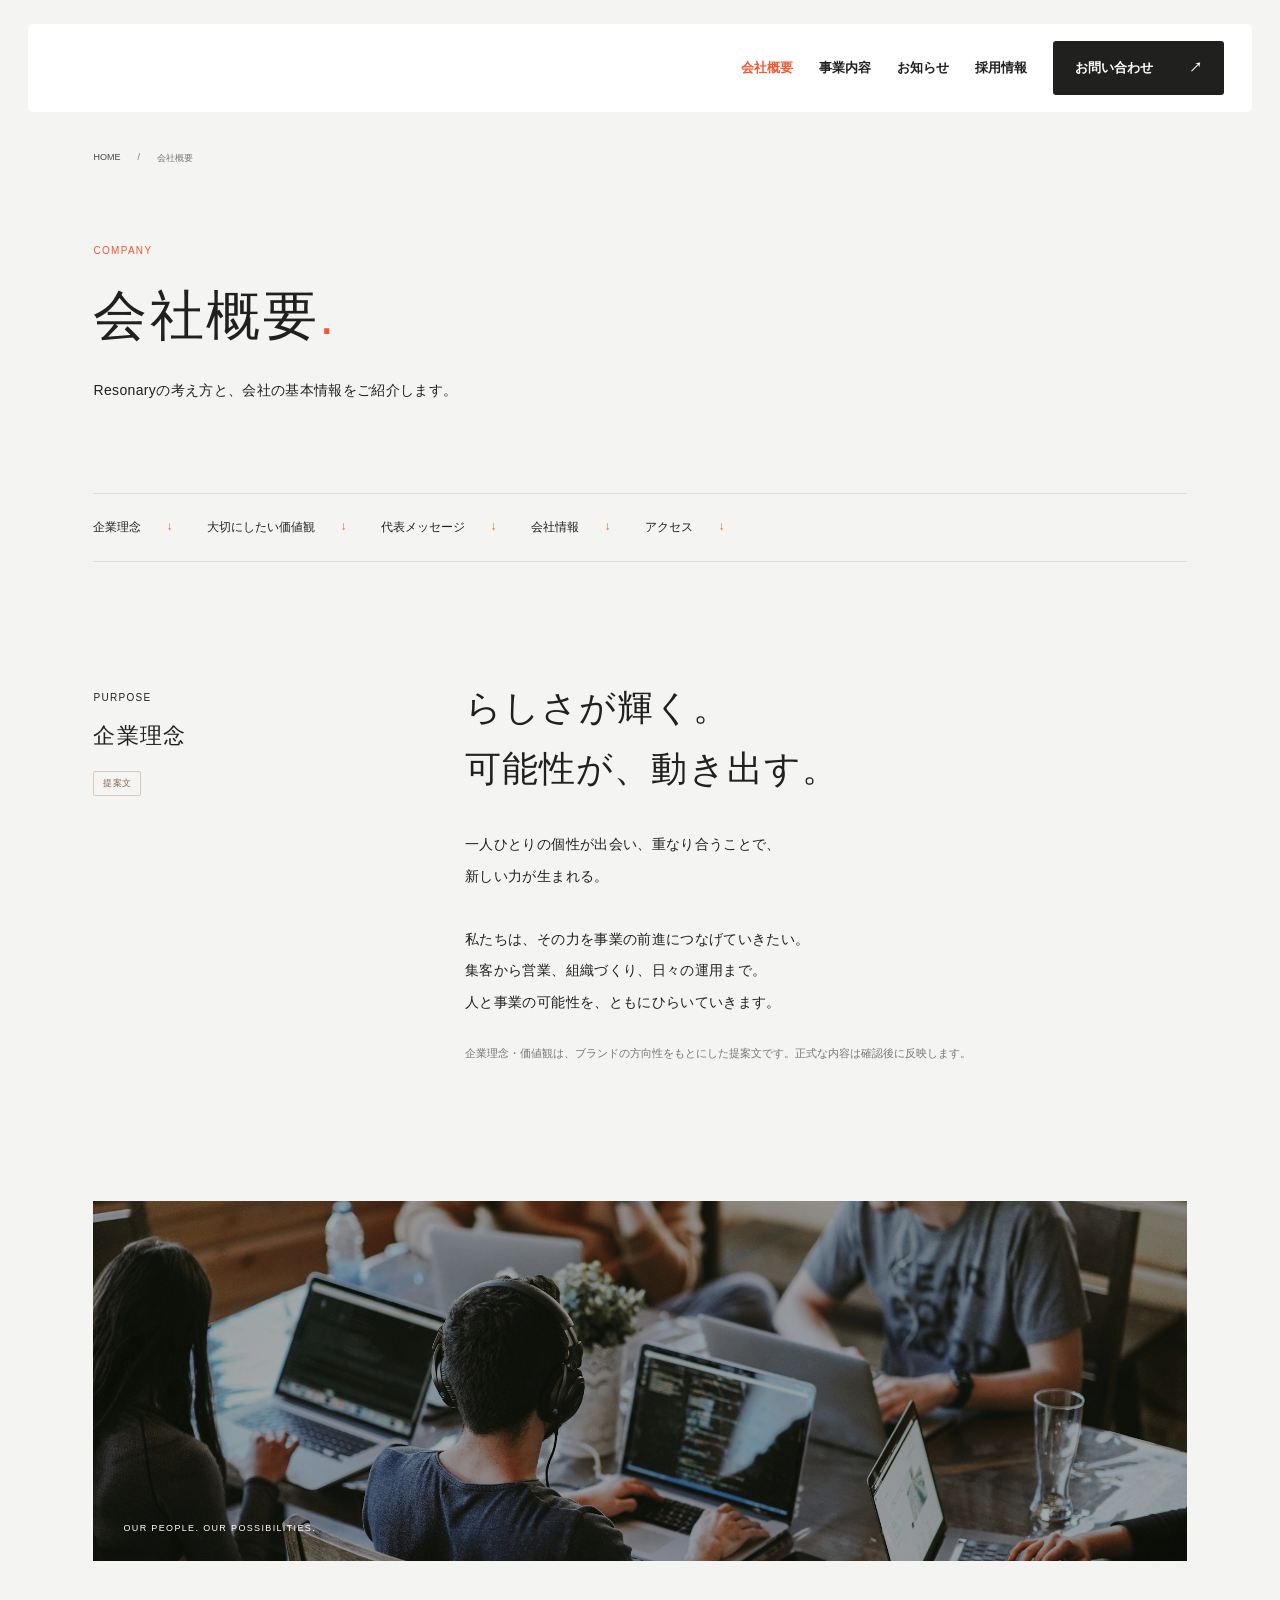
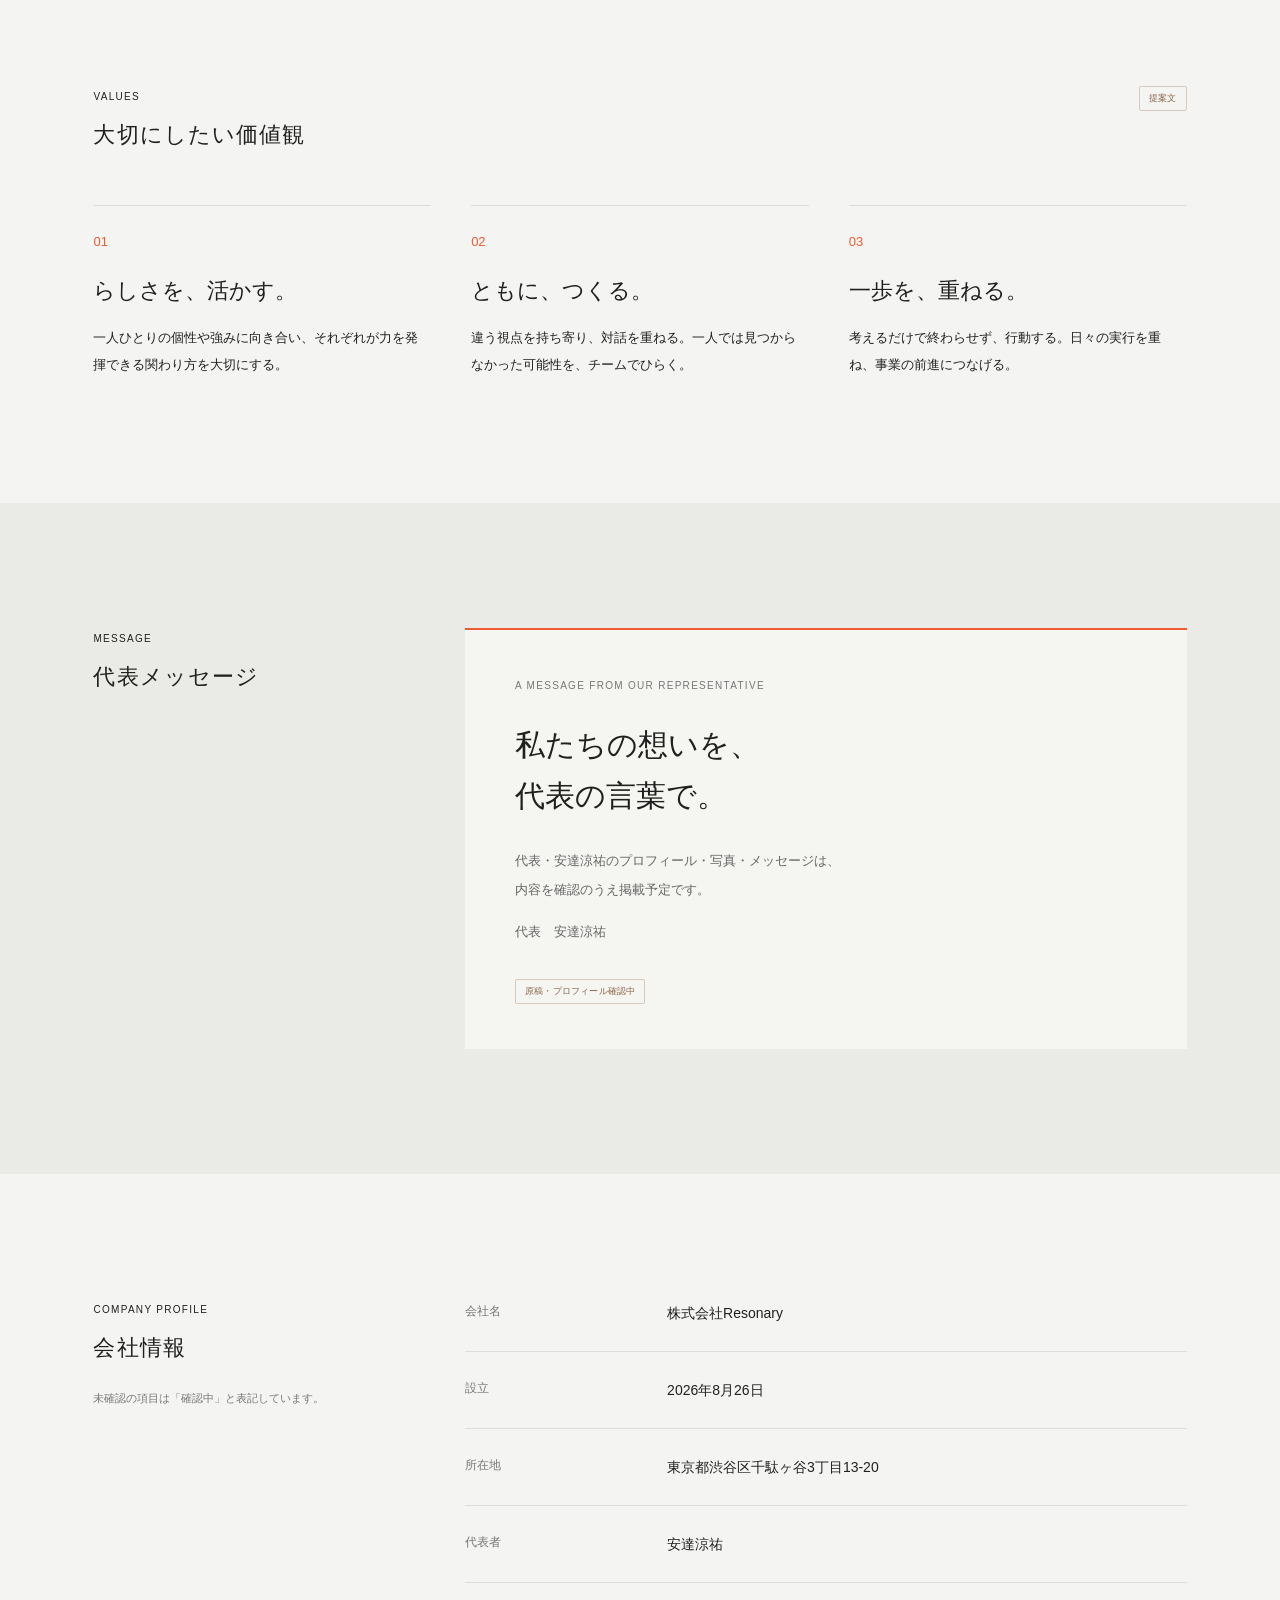
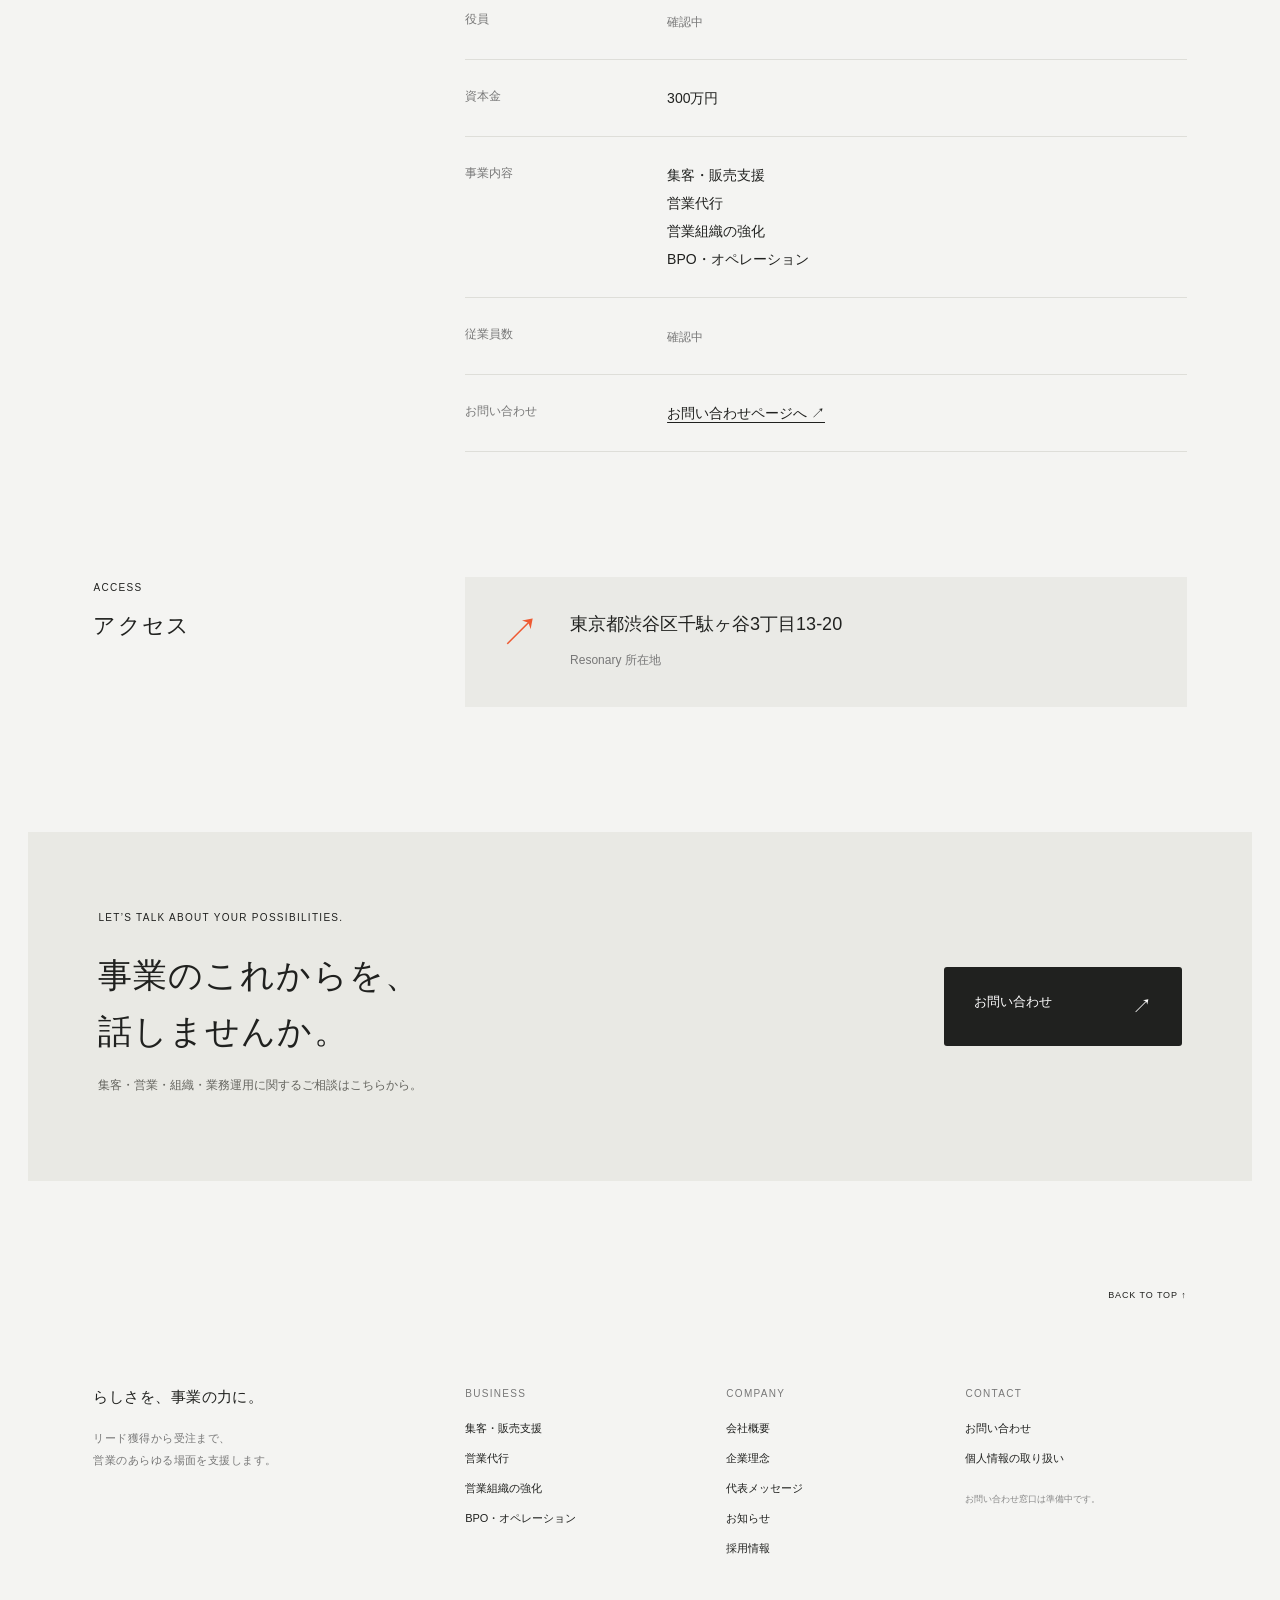
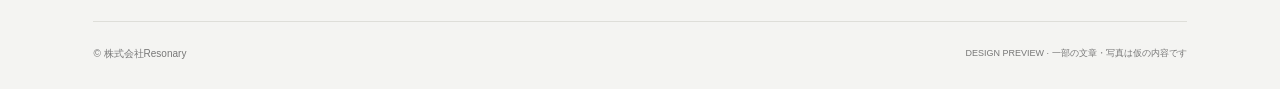
==== company.html @ a67c7a01 "Add Resonary corporate website" ====
<!doctype html><html lang="ja"><head><meta charset="utf-8"><meta name="viewport" content="width=device-width,initial-scale=1"><meta name="description" content="株式会社Resonaryの会社概要。リード獲得から受注まで、営業のあらゆる場面を支援します。"><title>会社概要 | 株式会社Resonary</title><link rel="stylesheet" href="style.css"></head><body><a class="skip-link" href="#main">本文へ移動</a><header class="header"><a href="index.html" class="wordmark" aria-label="Resonary トップページ"><span class="brand-image"><img src="assets/resonary-brand.png" alt="Resonary" width="1774" height="887"></span></a><nav aria-label="メインナビゲーション" id="navigation"><a href="company.html" aria-current="page">会社概要</a><a href="business.html">事業内容</a><a href="news.html">お知らせ</a><a href="careers.html">採用情報</a><a href="contact.html" class="nav-contact">お問い合わせ <span>↗</span></a></nav><button class="menu" aria-label="メニューを開く" aria-expanded="false" aria-controls="navigation"><span></span><span></span></button></header><main id="main"><div class="page-heading"><div class="breadcrumb"><a href="index.html">HOME</a><span>/</span><span>会社概要</span></div><span class="eyebrow">COMPANY</span><h1>会社概要<span class="orange">.</span></h1><p>Resonaryの考え方と、会社の基本情報をご紹介します。</p></div><nav class="section-index" aria-label="会社概要の目次"><a href="#purpose">企業理念 <span>↓</span></a><a href="#values">大切にしたい価値観 <span>↓</span></a><a href="#message">代表メッセージ <span>↓</span></a><a href="#profile">会社情報 <span>↓</span></a><a href="#access">アクセス <span>↓</span></a></nav><section class="section company-purpose" id="purpose"><div class="section-label"><span class="eyebrow">PURPOSE</span><h2>企業理念</h2><span class="draft-chip">提案文</span></div><div><h3 class="large-copy">らしさが輝く。<br>可能性が、動き出す。</h3><p class="reading-copy">一人ひとりの個性が出会い、重なり合うことで、<br class="desktop">新しい力が生まれる。<br><br>私たちは、その力を事業の前進につなげていきたい。<br class="desktop">集客から営業、組織づくり、日々の運用まで。<br class="desktop">人と事業の可能性を、ともにひらいていきます。</p><p class="editor-note">企業理念・価値観は、ブランドの方向性をもとにした提案文です。正式な内容は確認後に反映します。</p></div></section><div class="company-wide-photo"><img src="assets/team.jpg" alt="チームで対話する様子のイメージ" loading="lazy"><span>OUR PEOPLE. OUR POSSIBILITIES.</span></div><section class="section values" id="values"><div class="split-heading"><div class="section-label"><span class="eyebrow">VALUES</span><h2>大切にしたい価値観</h2></div><span class="draft-chip">提案文</span></div><div class="values-grid"><article><span class="domain-number">01</span><h3>らしさを、活かす。</h3><p>一人ひとりの個性や強みに向き合い、それぞれが力を発揮できる関わり方を大切にする。</p></article><article><span class="domain-number">02</span><h3>ともに、つくる。</h3><p>違う視点を持ち寄り、対話を重ねる。一人では見つからなかった可能性を、チームでひらく。</p></article><article><span class="domain-number">03</span><h3>一歩を、重ねる。</h3><p>考えるだけで終わらせず、行動する。日々の実行を重ね、事業の前進につなげる。</p></article></div></section><section class="section message-section" id="message"><div class="section-label"><span class="eyebrow">MESSAGE</span><h2>代表メッセージ</h2></div><div class="message-placeholder"><span class="eyebrow">A MESSAGE FROM OUR REPRESENTATIVE</span><h3>私たちの想いを、<br>代表の言葉で。</h3><p>代表・安達涼祐のプロフィール・写真・メッセージは、<br class="desktop">内容を確認のうえ掲載予定です。</p><p class="representative-name">代表　安達涼祐</p><span class="draft-chip">原稿・プロフィール確認中</span></div></section><section class="section full-profile" id="profile"><div class="section-label"><span class="eyebrow">COMPANY PROFILE</span><h2>会社情報</h2><p class="editor-note">未確認の項目は「確認中」と表記しています。</p></div><div><dl class="profile-table"><div><dt>会社名</dt><dd>株式会社Resonary</dd></div><div><dt>設立</dt><dd>2026年8月26日</dd></div><div><dt>所在地</dt><dd>東京都渋谷区千駄ヶ谷3丁目13-20</dd></div><div><dt>代表者</dt><dd>安達涼祐</dd></div><div><dt>役員</dt><dd><span class="pending">確認中</span></dd></div><div><dt>資本金</dt><dd>300万円</dd></div><div><dt>事業内容</dt><dd>集客・販売支援<br>営業代行<br>営業組織の強化<br>BPO・オペレーション</dd></div><div><dt>従業員数</dt><dd><span class="pending">確認中</span></dd></div><div><dt>お問い合わせ</dt><dd><a href="contact.html" class="inline-link">お問い合わせページへ ↗</a></dd></div></dl></div></section><section class="section access-section" id="access"><div class="section-label"><span class="eyebrow">ACCESS</span><h2>アクセス</h2></div><div class="access-placeholder"><span class="location-icon" aria-hidden="true">↗</span><div><h3>東京都渋谷区千駄ヶ谷3丁目13-20</h3><p>Resonary 所在地</p></div></div></section><section class="contact" id="contact"><div><span class="eyebrow">LET’S TALK ABOUT YOUR POSSIBILITIES.</span><h2>事業のこれからを、<br>話しませんか。</h2><p>集客・営業・組織・業務運用に関するご相談はこちらから。</p></div><a class="contact-button" href="contact.html">お問い合わせ <span>↗</span></a></section></main><footer class="expanded-footer"><div class="footer-top"><a href="index.html" class="wordmark"><span class="brand-image"><img src="assets/resonary-brand.png" alt="Resonary" width="1774" height="887"></span></a><a href="#" class="back-top">BACK TO TOP ↑</a></div><div class="footer-grid"><div class="footer-brand-copy">らしさを、事業の力に。<p>リード獲得から受注まで、<br>営業のあらゆる場面を支援します。</p></div><div><span class="eyebrow">BUSINESS</span><a href="business.html#marketing">集客・販売支援</a><a href="business.html#sales">営業代行</a><a href="business.html#organization">営業組織の強化</a><a href="business.html#operations">BPO・オペレーション</a></div><div><span class="eyebrow">COMPANY</span><a href="company.html">会社概要</a><a href="company.html#purpose">企業理念</a><a href="company.html#message">代表メッセージ</a><a href="news.html">お知らせ</a><a href="careers.html">採用情報</a></div><div><span class="eyebrow">CONTACT</span><a href="contact.html">お問い合わせ</a><a href="privacy.html">個人情報の取り扱い</a><p class="footer-status">お問い合わせ窓口は準備中です。</p></div></div><div class="footer-bottom"><span>© 株式会社Resonary</span><span class="draft-label">DESIGN PREVIEW · 一部の文章・写真は仮の内容です</span></div></footer><script src="script.js"></script></body></html>
---- style.css ----
:root{--paper:#f4f4f2;--ink:#20211f;--accent:#ee5a32;--line:#deded9}*{box-sizing:border-box}html{scroll-behavior:smooth;scroll-padding-top:120px}body{margin:0;color:var(--ink);background:var(--paper);font-family:"Helvetica Neue",Arial,"Noto Sans JP","Hiragino Kaku Gothic ProN",Meiryo,sans-serif;-webkit-font-smoothing:antialiased}a{color:inherit;text-decoration:none}button{font:inherit;cursor:pointer}a,button{-webkit-tap-highlight-color:transparent}a:focus-visible,button:focus-visible{outline:2px solid var(--accent);outline-offset:6px}.header{height:88px;position:relative;margin:24px 28px 0;padding:0 28px;background:#fff;display:flex;align-items:center;justify-content:space-between;border-radius:5px;z-index:10}.wordmark{font-size:29px;letter-spacing:-1.4px;font-weight:750;display:inline-flex;align-items:baseline;gap:5px}.brand-dot{width:7px;height:7px;background:var(--accent);display:inline-block}.header nav{display:flex;align-items:center;gap:35px;font-size:13px;font-weight:600}.header nav>a:not(.nav-contact):hover{color:var(--accent)}.nav-contact{background:var(--ink);color:white;padding:18px 22px;border-radius:3px;display:flex;gap:36px}.nav-contact:hover{background:var(--accent)}.menu{display:none}.hero{padding:95px 7.3% 28px}.hero-kicker{font-size:14px;letter-spacing:.02em;display:flex;align-items:center;gap:10px}.tiny-square{height:6px;width:6px;background:var(--accent)}.hero-content{display:flex;align-items:center;justify-content:space-between;margin-top:30px}h1{font-size:clamp(45px,5vw,76px);line-height:1.4;letter-spacing:.035em;font-weight:600;margin:0}.orange{color:var(--accent)}.hero-aside{width:29%;padding-top:16px}.hero-aside p{font-size:15px;line-height:2;letter-spacing:.07em;margin:0 0 26px}.small-link{font-size:11px;display:flex;align-items:center;gap:38px;letter-spacing:.025em}.small-link span{color:var(--accent);font-size:20px}.hero-bottom{display:flex;justify-content:space-between;font-size:9px;letter-spacing:.12em;margin-top:56px}.hero-bottom>span:last-child{display:flex;gap:25px}.hero-photo{height:580px;position:relative;overflow:hidden}.hero-photo img{width:100%;height:100%;object-fit:cover;object-position:center 52%;filter:brightness(.83)}.photo-caption{position:absolute;left:7.3%;bottom:64px;color:white;font-size:clamp(23px,3vw,43px);line-height:1.2;font-weight:500;letter-spacing:-.025em}.photo-label{position:absolute;bottom:30px;right:36px;color:#fff;font-size:9px;letter-spacing:.15em}.section{padding:125px 7.3%}.about{display:grid;grid-template-columns:34% 66%}.eyebrow{font-size:10px;letter-spacing:.13em;font-weight:500}.section-label h2{font-size:22px;font-weight:500;letter-spacing:.05em;margin:16px 0 0}.about-content h3{font-size:36px;line-height:1.75;letter-spacing:.03em;font-weight:500;margin:-13px 0 35px}.body-copy p{font-size:14px;line-height:2.25;letter-spacing:.035em;margin:0 0 25px}.statement{margin-top:45px;border-top:1px solid var(--line);padding-top:23px;display:flex;gap:18px;font-size:12px;letter-spacing:.03em}.statement .orange{font-size:9px}.service{background:#eaeae6}.service-heading{display:flex;justify-content:space-between;align-items:start;margin-bottom:60px}.section-intro{margin:0;font-size:22px;line-height:1.65;letter-spacing:.045em;width:38%}.service-main{display:grid;grid-template-columns:53% 47%;background:#fff;min-height:450px}.service-art{position:relative;overflow:hidden;background:#df5b37;min-height:450px;padding:40px}.art-word{position:relative;z-index:2;color:#fff8ec;font-size:65px;font-weight:500;letter-spacing:-3px;line-height:1.04}.orb{position:absolute;width:300px;height:300px;border-radius:50%;background:linear-gradient(130deg,#ffc888,#ef6535 60%,#c53a22);right:-65px;top:45px;box-shadow:-10px 20px 50px #a13a2540}.orb-two{width:240px;height:240px;right:70px;top:200px;background:linear-gradient(130deg,#f8b05e,#e14a25 70%);mix-blend-mode:soft-light}.art-caption{position:absolute;bottom:30px;font-size:9px;letter-spacing:.14em;color:#fff}.service-copy{padding:60px 50px;display:flex;flex-direction:column;align-items:start}.service-copy h3{font-size:30px;font-weight:500;letter-spacing:.05em;margin:17px 0 28px}.service-copy>p{font-size:14px;line-height:2.15;margin:0 0 27px}.service-note{font-size:10px;display:flex;gap:24px;color:#777}.text-link{display:flex;justify-content:space-between;align-items:center;width:100%;border-top:1px solid var(--line);margin-top:40px;padding-top:20px;font-size:12px}.round-arrow{width:36px;height:36px;background:var(--paper);border-radius:50%;display:grid;place-items:center;font-size:18px}.text-link:hover .round-arrow{background:var(--accent);color:white}.perspective{padding:105px 7.3% 45px;background:#252623;color:white;position:relative;overflow:hidden}.perspective>.eyebrow{color:#aaa}.perspective>p{font-size:clamp(33px,4vw,53px);line-height:1.65;letter-spacing:.055em;font-weight:400;margin:35px 0 42px}.perspective-bottom{display:flex;align-items:end;justify-content:space-between;font-size:11px;letter-spacing:.05em;color:#ccc}.perspective-mark{font-size:120px;line-height:1;color:#f16b3d}.company{display:grid;grid-template-columns:34% 66%}dl{margin:0}dl>div{display:grid;grid-template-columns:30% 70%;border-bottom:1px solid var(--line);padding:26px 0;font-size:14px}dl>div:first-child{padding-top:0}dt{color:#777;font-size:12px}dd{margin:0}.company-note{font-size:11px;color:#777;margin-top:24px}.contact{margin:0 28px;padding:75px 5.5%;background:#e9e9e4;display:flex;align-items:center;justify-content:space-between;gap:35px}.contact h2{font-size:34px;font-weight:500;line-height:1.65;letter-spacing:.03em;margin:22px 0 18px}.contact p{font-size:12px;color:#65655f}.contact-button{background:var(--ink);color:white;border:0;border-radius:3px;padding:26px 30px;display:flex;gap:80px;font-size:13px}.contact-button:hover{background:var(--accent)}.contact-button>span{font-size:20px}footer{padding:65px 7.3% 28px}.footer-top{display:flex;justify-content:space-between;align-items:center}.back-top{font-size:9px;letter-spacing:.1em}.footer-bottom{display:flex;justify-content:space-between;margin-top:45px;font-size:10px;color:#777}.draft-label{font-size:9px}dialog{border:0;padding:55px 45px;max-width:460px;width:calc(100% - 40px);background:var(--paper);color:var(--ink)}dialog::backdrop{background:#0007;backdrop-filter:blur(4px)}dialog h2{font-size:25px;font-weight:500}dialog p{font-size:13px;line-height:2}.dialog-close{position:absolute;right:15px;top:10px;border:0;background:none;font-size:28px}.dialog-ok{margin-top:15px;border:0;background:var(--ink);color:white;padding:12px 28px}
@media(min-width:1600px){.header,main,footer{max-width:1600px;margin-left:auto;margin-right:auto}.header{margin-top:24px}}@media(max-width:900px){.header{margin:16px;height:76px;padding:0 22px}.header nav{gap:20px;font-size:11px}.wordmark{font-size:25px}.nav-contact{padding:15px;gap:16px}.hero{padding-top:72px}.hero-aside{width:34%}.hero-photo{height:470px}.section{padding-top:90px;padding-bottom:90px}.about-content h3{font-size:29px}.service-copy{padding:42px 32px}.service-art{padding:30px}.art-word{font-size:57px}.service-copy>p{font-size:12px}.section-intro{font-size:19px}.contact-button{gap:30px}.contact h2{font-size:28px}}
@media(max-width:640px){html{scroll-padding-top:25px}.header{margin:12px;height:68px;padding:0 19px}.wordmark{font-size:25px}.menu{display:flex;flex-direction:column;gap:6px;background:none;border:0;padding:12px 0 12px 12px}.menu span{width:23px;height:1px;background:var(--ink)}.header nav{display:none;position:absolute;top:78px;left:0;right:0;padding:25px;background:white;align-items:stretch;gap:0;box-shadow:0 8px 20px #0001}.header nav.open{display:flex;flex-direction:column}.header nav>a{padding:18px;font-size:13px}.nav-contact{justify-content:space-between}.hero{padding:55px 7% 22px}.hero-kicker{font-size:10px}.hero-content{display:block;margin-top:25px}h1{font-size:43px;line-height:1.5}.hero-aside{width:auto;padding-top:25px;display:flex;justify-content:space-between;align-items:end}.hero-aside p{font-size:12px;line-height:1.9;margin-bottom:0}.small-link{font-size:9px;gap:13px;margin-bottom:3px}.hero-bottom{margin-top:40px;font-size:7px;letter-spacing:.06em}.hero-bottom>span:last-child{gap:8px}.hero-photo{height:390px}.hero-photo img{object-position:45% center}.photo-caption{font-size:27px;bottom:45px;left:7%}.photo-label{font-size:7px;right:22px;bottom:19px}.section{padding:70px 7%}.about,.company{display:block}.section-label h2{font-size:20px;margin-top:12px}.eyebrow{font-size:9px}.about-content{margin-top:40px}.about-content h3{font-size:27px;line-height:1.7;margin:0 0 25px}.body-copy p{font-size:12px;line-height:2.2}.desktop{display:none}.statement{font-size:10px;gap:12px;margin-top:30px;line-height:1.8}.service-heading{display:block;margin-bottom:30px}.section-intro{width:auto;margin-top:30px;font-size:20px}.service-main{display:block}.service-art{min-height:320px;padding:30px}.art-word{font-size:61px}.orb-one{width:260px;height:260px;right:-45px;top:10px}.orb-two{top:140px;right:30px}.art-caption{font-size:8px}.service-copy{padding:34px 28px}.service-copy h3{font-size:27px;margin-top:15px}.service-copy>p{font-size:13px}.text-link{margin-top:25px}.perspective{padding:65px 7% 35px}.perspective>p{font-size:29px;margin:30px 0 25px}.perspective-mark{font-size:85px}.perspective-bottom{font-size:9px}.company-info{margin-top:40px}dl>div{font-size:13px;padding:23px 0}.company-note{font-size:10px}.contact{margin:0 12px;padding:45px 7%;display:block}.contact h2{font-size:28px}.contact>.eyebrow{font-size:8px}.contact-button{width:100%;justify-content:space-between;margin-top:30px;padding:22px 25px}footer{padding:45px 7% 22px}.footer-bottom{margin-top:35px;gap:20px;flex-direction:column}.draft-label{font-size:8px}}
@media(prefers-reduced-motion:reduce){html{scroll-behavior:auto}}
.service-domains{display:grid;grid-template-columns:1fr 1fr;margin-top:55px;column-gap:60px}.domain{border-top:1px solid #c9c9c2;padding:30px 0 35px}.domain-top{display:flex;align-items:center;gap:20px}.domain-number{color:var(--accent);font-size:13px;font-weight:500}.domain-top .eyebrow{font-size:9px;color:#666}.domain h3{font-size:24px;letter-spacing:.035em;font-weight:500;margin:23px 0 17px}.domain p{font-size:13px;line-height:2.1;letter-spacing:.025em;margin:0;max-width:420px}.company-services{line-height:2}.service-copy h3{line-height:1.6}.service-copy .text-link{margin-top:auto}.service-copy>p{margin-bottom:30px}@media(max-width:900px){.service-domains{column-gap:35px}.domain h3{font-size:21px}.service-copy h3{font-size:26px}}@media(max-width:640px){.service-domains{grid-template-columns:1fr;margin-top:35px}.domain{padding:25px 0 30px}.domain h3{font-size:23px;margin-top:20px}.domain p{font-size:12px}.service-copy .text-link{margin-top:5px}.company-services{font-size:11px}.contact p{line-height:1.9}}
/* Expanded corporate pages */
[hidden]{display:none!important}.skip-link{position:fixed;left:20px;top:-100px;background:var(--ink);color:white;z-index:100;padding:15px}.skip-link:focus{top:10px}.header nav{gap:26px}.header nav [aria-current=page]{color:var(--accent)}.about-detail-link{max-width:300px}.domain-detail{display:flex;align-items:center;justify-content:space-between;font-size:11px;max-width:230px;margin-top:25px}.domain-detail span{color:var(--accent);font-size:20px}.section-all-link{border-bottom:1px solid #babbb3;display:flex;align-items:center;justify-content:space-between;font-size:12px;padding-bottom:17px;margin:30px 0 0 auto;max-width:300px}.company-lead{font-size:14px;line-height:2;margin:28px 0}.company>.section-label .text-link{max-width:260px}.profile-table>div{grid-template-columns:28% 72%;padding:24px 0}.profile-table>div:first-child{padding-top:0}.profile-table dd{line-height:2;overflow-wrap:anywhere}.profile-table dt{line-height:2}.field-note{display:block;font-size:10px;line-height:1.7;color:#777}.pending{font-size:12px;color:#777}.company-section-links{margin-top:30px;display:flex;flex-wrap:wrap;gap:12px 25px}.company-section-links a{font-size:11px;display:flex;gap:15px}.company-section-links span{color:var(--accent)}.home-news{display:grid;grid-template-columns:34% 66%;border-top:1px solid var(--line)}.news-empty{padding:0 0 25px}.news-empty p{font-size:18px;line-height:1.9;margin:20px 0}.home-news .text-link{max-width:300px;margin-top:10px}.home-careers{margin:0 28px 28px;padding:70px 5.5%;display:flex;justify-content:space-between;align-items:center;gap:35px;background:#282925;color:white}.home-careers .eyebrow{color:#c9c9c1}.home-careers h2{font-size:34px;font-weight:500;line-height:1.6;margin:22px 0 18px}.home-careers p{font-size:12px;color:#cacac5;line-height:1.9}.home-careers .contact-button{background:white;color:var(--ink)}.home-careers .contact-button:hover{background:var(--accent);color:white}.expanded-footer{padding-top:75px}.footer-grid{display:grid;grid-template-columns:1.5fr 1fr .9fr 1fr;gap:40px;margin-top:55px;padding-bottom:50px;border-bottom:1px solid var(--line)}.footer-grid>div>.eyebrow{display:block;margin-bottom:22px;color:#777}.footer-grid a{display:block;font-size:11px;margin-bottom:15px}.footer-grid a:hover,.inline-link:hover{color:var(--accent)}.footer-brand-copy{font-size:15px;letter-spacing:.03em}.footer-brand-copy p{font-size:11px;line-height:2;color:#777;margin-top:20px}.footer-status{font-size:9px;line-height:1.9;color:#888;margin-top:25px}.footer-bottom{margin-top:25px}.page-heading{padding:40px 7.3% 75px}.breadcrumb{font-size:9px;display:flex;gap:17px;color:#777;margin-bottom:75px}.breadcrumb a{color:#444}.page-heading>.eyebrow{color:var(--accent)}.page-heading h1{font-size:54px;letter-spacing:.045em;font-weight:500;line-height:1.5;margin:17px 0 20px}.page-heading>p{font-size:14px;line-height:2;letter-spacing:.025em;max-width:750px}.section-index{margin:0 7.3%;padding:25px 0;display:flex;flex-wrap:wrap;gap:25px 35px;border-block:1px solid var(--line)}.section-index a{font-size:12px;display:flex;gap:25px}.section-index span{color:var(--accent)}.company-purpose,.message-section,.full-profile,.access-section,.business-detail,.career-roles,.openings{display:grid;grid-template-columns:34% 66%}.large-copy{font-size:36px;line-height:1.7;letter-spacing:.03em;font-weight:500;margin:-10px 0 30px}.reading-copy{font-size:14px;line-height:2.25;letter-spacing:.025em;max-width:690px;margin:0}.draft-chip{display:inline-block;font-size:9px;letter-spacing:.02em;border:1px solid #d8c9ba;border-radius:2px;color:#8a6448;padding:5px 9px;margin-top:20px}.editor-note{font-size:11px;line-height:1.95;color:#777;margin-top:25px;max-width:520px}.company-wide-photo{height:360px;position:relative;overflow:hidden;margin:0 7.3%}.company-wide-photo img{width:100%;height:100%;object-fit:cover;object-position:center 43%;filter:brightness(.85)}.company-wide-photo span{position:absolute;bottom:28px;left:30px;color:white;letter-spacing:.15em;font-size:9px}.split-heading{display:flex;justify-content:space-between;align-items:start}.split-heading .draft-chip{margin-top:0}.values-grid{display:grid;grid-template-columns:repeat(3,1fr);gap:40px;margin-top:55px}.values-grid article{border-top:1px solid var(--line);padding-top:26px}.values-grid h3{font-size:22px;font-weight:500;margin:26px 0 18px}.values-grid p{font-size:13px;line-height:2.1;margin:0}.message-section{background:#eaeae6}.message-placeholder{background:#f5f5f2;padding:45px 50px;border-top:2px solid #ee5a32}.message-placeholder>.eyebrow{color:#777}.message-placeholder h3{font-size:30px;font-weight:500;line-height:1.7;margin:26px 0}.message-placeholder p{font-size:13px;line-height:2.2;color:#666}.full-profile>.section-label{padding-right:50px}.access-section{padding-top:0}.access-placeholder{background:#eaeae6;display:flex;align-items:start;gap:30px;padding:35px}.location-icon{font-size:40px;color:var(--accent);line-height:1}.access-placeholder h3{font-size:18px;font-weight:500;margin:0 0 12px}.access-placeholder p{font-size:12px;line-height:2;margin:0;color:#777}.business-intro{padding-top:30px;background:#eaeae6}.business-intro h2{font-size:36px;font-weight:500;line-height:1.7;margin:22px 0 45px}.business-path{display:grid;grid-template-columns:repeat(4,1fr);border-block:1px solid #c9c9c2}.business-path a{padding:27px 20px;border-right:1px solid #c9c9c2;display:flex;flex-direction:column;gap:22px;font-size:14px;line-height:1.8}.business-path a:first-child{padding-left:0}.business-path a:last-child{border:0}.business-path a>span{color:var(--accent);font-size:11px}.business-detail{border-bottom:1px solid var(--line)}.business-detail .text-link{max-width:400px}.business-detail .section-label h2{font-size:21px}.business-detail .section-label .eyebrow{font-size:9px}.business-detail:last-of-type{border:0}.empty-state{background:#eaeae6;padding:55px}.empty-state h2{font-size:25px;font-weight:500;line-height:1.6;margin:24px 0}.empty-state p{font-size:13px;line-height:2.2;color:#666}.news-page{padding-top:20px}.news-page>.text-link{max-width:280px;margin-left:auto}.careers-intro{padding-top:25px}.careers-intro .large-copy{margin-top:30px}.career-roles{background:#eaeae6}.career-links a{display:flex;align-items:center;justify-content:space-between;padding:26px 0;font-size:18px;border-bottom:1px solid #cacbc4}.career-links a:first-child{padding-top:0}.career-links a>span:last-child{color:var(--accent)}.compact{padding:35px}.compact h3{font-size:21px;font-weight:500;margin:0 0 20px}.contact-layout{padding-top:10px;display:grid;grid-template-columns:34% 66%;gap:0}.contact-sidebar{padding-right:55px}.contact-sidebar h2{font-size:26px;font-weight:500;line-height:1.7;margin:20px 0 30px}.contact-sidebar>p{font-size:12px;line-height:2.5;color:#666}.notice-box{background:#eaeae6;padding:23px;font-size:12px;line-height:2;border-left:2px solid var(--accent);margin-top:30px}.notice-box strong{font-size:12px;font-weight:500}.notice-box p{margin-bottom:0;font-size:11px;line-height:1.9;color:#666}.form-field{margin-bottom:28px}.form-field label{font-size:13px;display:flex;align-items:center;gap:15px;margin-bottom:12px}.form-field label>span{font-size:9px;color:var(--accent)}.form-field label>span.optional{color:#777}input,select,textarea{width:100%;background:#fff;border:1px solid #d8d8d1;border-radius:2px;padding:15px;font:inherit;font-size:14px;color:var(--ink)}input:focus,select:focus,textarea:focus{outline:2px solid var(--accent);outline-offset:2px}textarea{resize:vertical;min-height:160px}.form-hint{font-size:10px;color:#777;line-height:1.9;margin-top:9px;display:flex;justify-content:space-between}.form-privacy{font-size:11px;line-height:2;color:#777;margin:26px 0}.inline-link{text-decoration:underline;text-underline-offset:4px}.form-submit{justify-content:space-between;width:100%;max-width:360px;gap:20px}.inquiry-review h2{font-size:26px;font-weight:500;margin:20px 0}.inquiry-review .profile-table{margin:35px 0}.inquiry-review .profile-table dd{white-space:pre-wrap;font-size:13px}.privacy-page{padding-top:0;max-width:980px}.privacy-page>.notice-box{margin-top:0;margin-bottom:45px}.privacy-page h2{font-size:23px;font-weight:500;margin:40px 0 18px}.privacy-page>p,.plain-list{font-size:13px;line-height:2.2}.plain-list{padding-left:20px}.plain-list li{margin-bottom:12px}.privacy-page>.text-link{max-width:360px}
@media(max-width:1050px){.header nav{gap:18px;font-size:11px}.header{padding:0 24px}.nav-contact{gap:20px}.footer-grid{gap:25px;grid-template-columns:1.2fr 1fr 1fr}.footer-brand-copy{grid-column:1/-1}.footer-brand-copy p{margin-top:10px}.company>.section-label .text-link{margin-right:30px}.values-grid{gap:25px}.values-grid h3{font-size:19px}.business-path a{font-size:12px;padding:23px 15px}.contact-sidebar{padding-right:30px}}
@media(max-width:640px){.header nav{gap:0}.page-heading{padding:25px 7% 40px}.breadcrumb{margin-bottom:45px;font-size:8px}.page-heading h1{font-size:36px;margin-top:15px}.page-heading>p{font-size:12px}.section-index{margin:0 7%;gap:20px;padding:20px 0}.section-index a{font-size:10px;gap:12px}.large-copy{font-size:26px;line-height:1.8;margin:0 0 25px}.reading-copy{font-size:12px;line-height:2.2}.editor-note{font-size:10px;margin-top:20px}.company-purpose,.message-section,.full-profile,.access-section,.business-detail,.career-roles,.openings{display:block}.company-purpose>.section-label,.message-section>.section-label,.full-profile>.section-label,.access-section>.section-label,.business-detail>.section-label,.career-roles>.section-label,.openings>.section-label{margin-bottom:35px}.company-purpose .draft-chip{margin-top:15px}.company-wide-photo{margin:0;height:280px}.company-wide-photo span{font-size:8px;left:7%}.values-grid{grid-template-columns:1fr;gap:32px;margin-top:35px}.values-grid h3{font-size:22px;margin:18px 0 13px}.values-grid p{font-size:12px}.message-placeholder{padding:30px 25px}.message-placeholder h3{font-size:25px}.message-placeholder p{font-size:12px}.full-profile>.section-label{padding-right:0}.profile-table>div{grid-template-columns:27% 73%;padding:21px 0}.profile-table dt{font-size:11px}.profile-table dd{font-size:12px}.pending{font-size:11px}.access-placeholder{padding:26px 22px;gap:20px}.access-placeholder h3{font-size:16px}.access-placeholder p{font-size:11px}.home-news{display:block}.home-news>.section-label{margin-bottom:35px}.home-careers{margin:0 12px 20px;padding:45px 7%;display:block}.home-careers h2{font-size:28px}.home-careers p{font-size:11px}.home-careers .contact-button{margin-top:30px;width:100%;justify-content:space-between}.company-lead{font-size:13px;margin:20px 0}.company>.section-label .text-link{max-width:none;margin-right:0}.company-section-links{gap:18px 25px}.company-section-links a{font-size:10px}.expanded-footer{padding-top:45px}.footer-grid{grid-template-columns:1fr 1fr;gap:30px 22px;margin-top:35px;padding-bottom:30px}.footer-grid a{font-size:10px;line-height:1.7;margin-bottom:13px}.footer-grid>div>.eyebrow{font-size:8px;margin-bottom:18px}.footer-grid>div:last-child{grid-column:1/-1}.footer-brand-copy{font-size:14px}.footer-brand-copy p{font-size:11px}.footer-bottom{gap:14px;margin-top:20px}.business-intro{padding-top:40px}.business-intro h2{font-size:26px;margin-bottom:30px}.business-path{grid-template-columns:1fr 1fr}.business-path a{padding:20px!important;border-bottom:1px solid #c9c9c2;font-size:12px;gap:12px}.business-path a:nth-child(2){border-right:0}.business-path a:nth-child(3){border-bottom:0}.business-detail .section-label h2{font-size:21px}.empty-state{padding:32px 25px}.empty-state h2{font-size:21px}.empty-state p{font-size:12px}.career-links a{font-size:16px;padding:23px 0}.compact{padding:28px}.compact h3{font-size:19px}.contact-layout{display:block;padding-top:10px}.contact-sidebar{padding:0 0 40px}.contact-sidebar h2{font-size:25px}.contact-sidebar>p{font-size:12px}.notice-box{margin-top:25px}.form-field label{font-size:12px}.form-field{margin-bottom:24px}.form-privacy{font-size:10px}input,select,textarea{font-size:16px}.form-submit{max-width:none}.privacy-page h2{font-size:20px}.privacy-page>p,.plain-list{font-size:12px}}
/* Use the supplied horizontal lockup without altering the logo artwork. */
.wordmark{display:inline-flex;align-items:center;flex-shrink:0}.brand-image{display:block;position:relative;width:230px;aspect-ratio:510/160;overflow:hidden;mix-blend-mode:multiply}.brand-image img{position:absolute;width:347.843137%;height:auto;max-width:none;left:-139.215686%;top:-67.5%}.footer-top .brand-image{width:245px}@media(max-width:1050px){.header .brand-image{width:200px}}@media(max-width:640px){.header .brand-image{width:190px}.footer-top .brand-image{width:200px}}
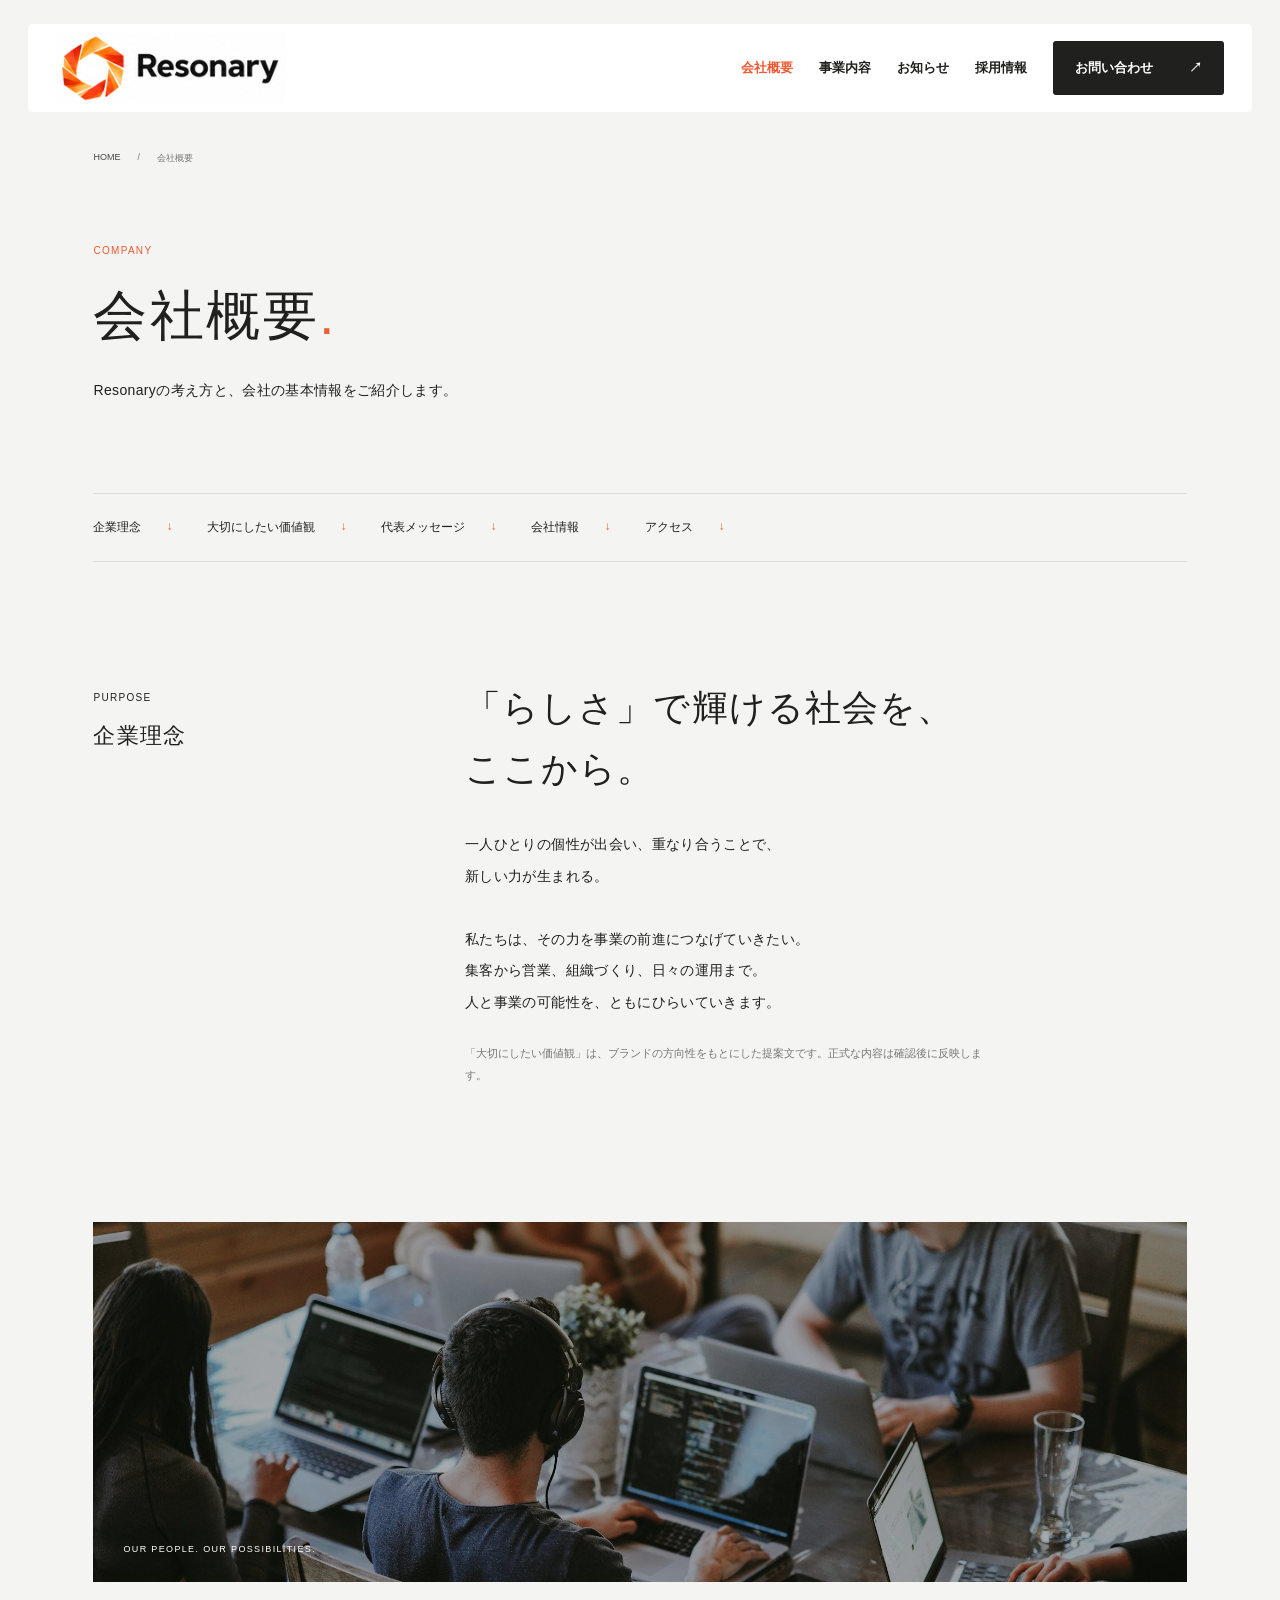
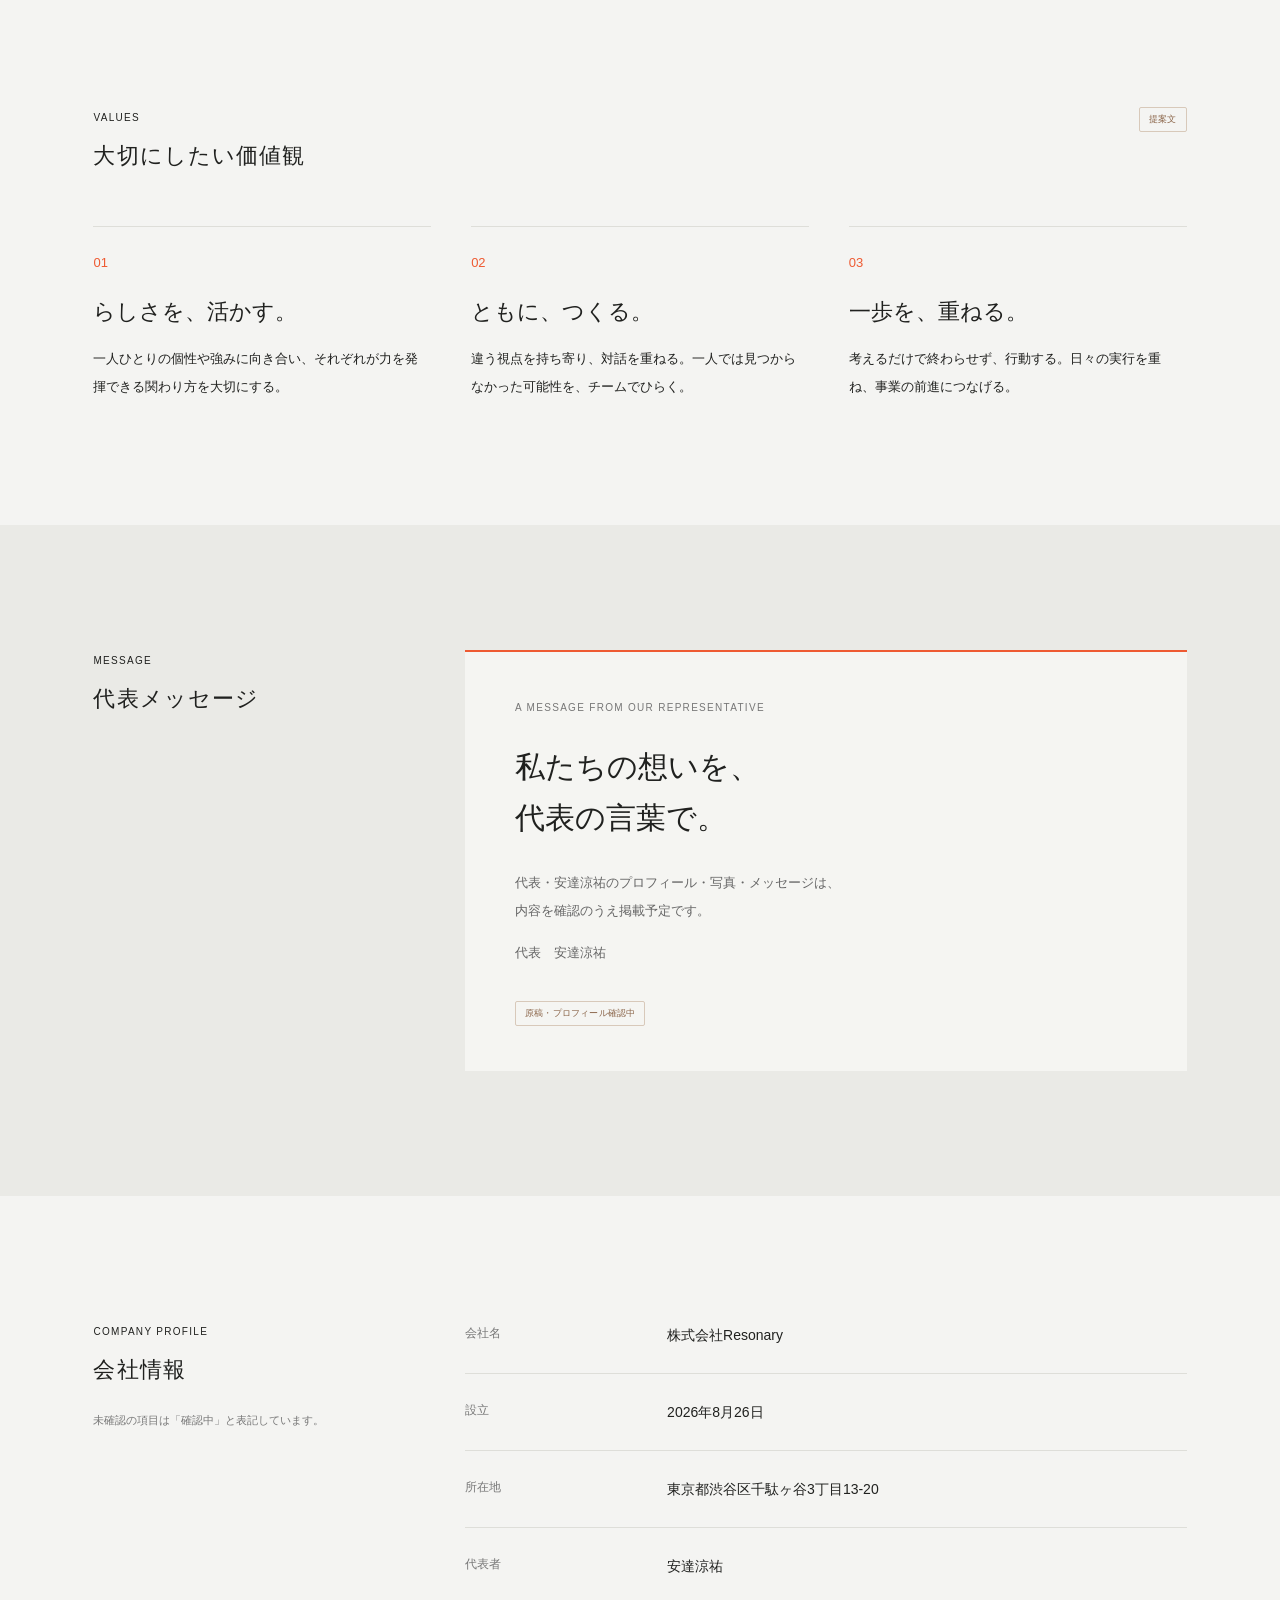
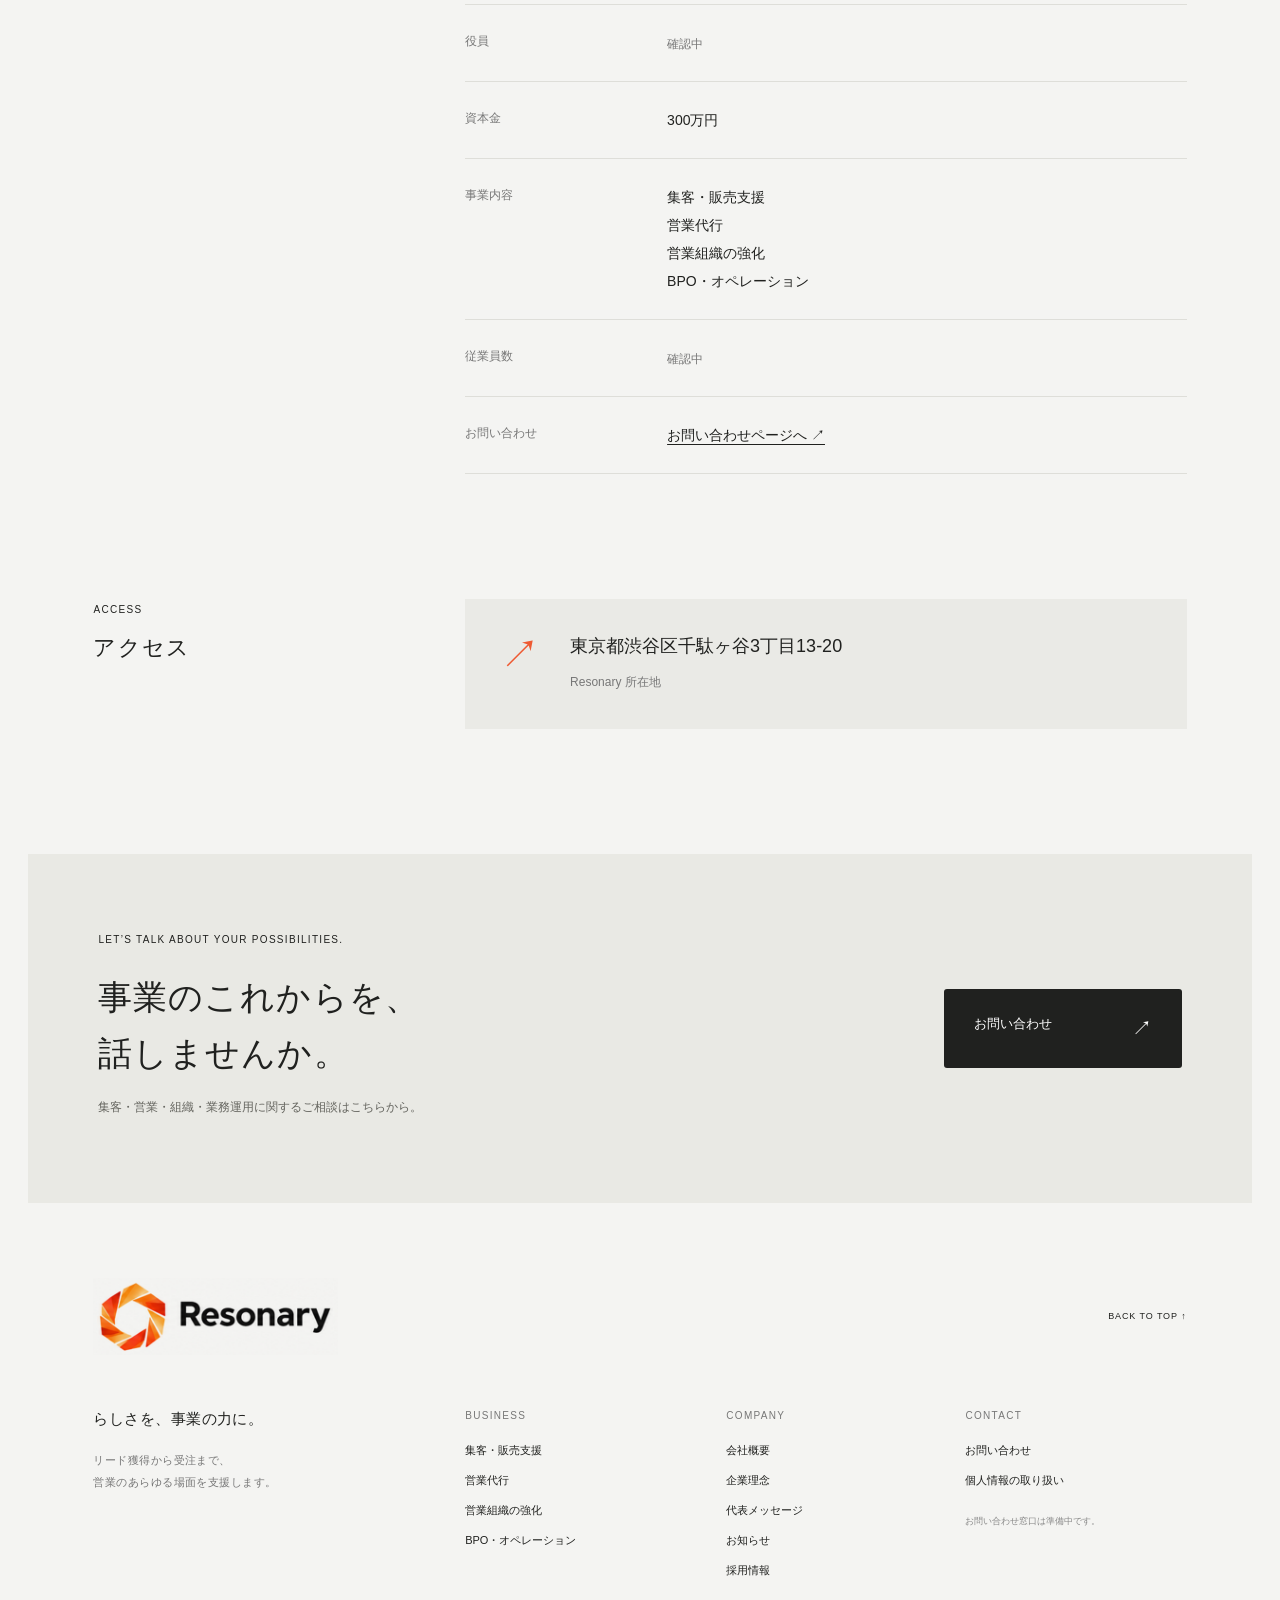
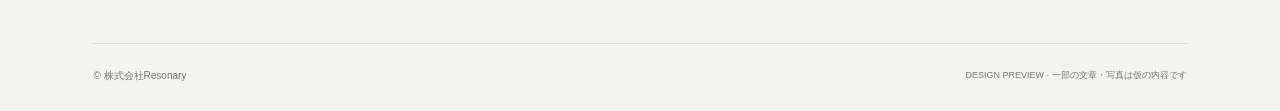
==== commit 1496f47f: "Update company purpose" ====
--- a/company.html
+++ b/company.html
@@ -1 +1 @@
-<!doctype html><html lang="ja"><head><meta charset="utf-8"><meta name="viewport" content="width=device-width,initial-scale=1"><meta name="description" content="株式会社Resonaryの会社概要。リード獲得から受注まで、営業のあらゆる場面を支援します。"><title>会社概要 | 株式会社Resonary</title><link rel="stylesheet" href="style.css"></head><body><a class="skip-link" href="#main">本文へ移動</a><header class="header"><a href="index.html" class="wordmark" aria-label="Resonary トップページ"><span class="brand-image"><img src="assets/resonary-brand.png" alt="Resonary" width="1774" height="887"></span></a><nav aria-label="メインナビゲーション" id="navigation"><a href="company.html" aria-current="page">会社概要</a><a href="business.html">事業内容</a><a href="news.html">お知らせ</a><a href="careers.html">採用情報</a><a href="contact.html" class="nav-contact">お問い合わせ <span>↗</span></a></nav><button class="menu" aria-label="メニューを開く" aria-expanded="false" aria-controls="navigation"><span></span><span></span></button></header><main id="main"><div class="page-heading"><div class="breadcrumb"><a href="index.html">HOME</a><span>/</span><span>会社概要</span></div><span class="eyebrow">COMPANY</span><h1>会社概要<span class="orange">.</span></h1><p>Resonaryの考え方と、会社の基本情報をご紹介します。</p></div><nav class="section-index" aria-label="会社概要の目次"><a href="#purpose">企業理念 <span>↓</span></a><a href="#values">大切にしたい価値観 <span>↓</span></a><a href="#message">代表メッセージ <span>↓</span></a><a href="#profile">会社情報 <span>↓</span></a><a href="#access">アクセス <span>↓</span></a></nav><section class="section company-purpose" id="purpose"><div class="section-label"><span class="eyebrow">PURPOSE</span><h2>企業理念</h2><span class="draft-chip">提案文</span></div><div><h3 class="large-copy">らしさが輝く。<br>可能性が、動き出す。</h3><p class="reading-copy">一人ひとりの個性が出会い、重なり合うことで、<br class="desktop">新しい力が生まれる。<br><br>私たちは、その力を事業の前進につなげていきたい。<br class="desktop">集客から営業、組織づくり、日々の運用まで。<br class="desktop">人と事業の可能性を、ともにひらいていきます。</p><p class="editor-note">企業理念・価値観は、ブランドの方向性をもとにした提案文です。正式な内容は確認後に反映します。</p></div></section><div class="company-wide-photo"><img src="assets/team.jpg" alt="チームで対話する様子のイメージ" loading="lazy"><span>OUR PEOPLE. OUR POSSIBILITIES.</span></div><section class="section values" id="values"><div class="split-heading"><div class="section-label"><span class="eyebrow">VALUES</span><h2>大切にしたい価値観</h2></div><span class="draft-chip">提案文</span></div><div class="values-grid"><article><span class="domain-number">01</span><h3>らしさを、活かす。</h3><p>一人ひとりの個性や強みに向き合い、それぞれが力を発揮できる関わり方を大切にする。</p></article><article><span class="domain-number">02</span><h3>ともに、つくる。</h3><p>違う視点を持ち寄り、対話を重ねる。一人では見つからなかった可能性を、チームでひらく。</p></article><article><span class="domain-number">03</span><h3>一歩を、重ねる。</h3><p>考えるだけで終わらせず、行動する。日々の実行を重ね、事業の前進につなげる。</p></article></div></section><section class="section message-section" id="message"><div class="section-label"><span class="eyebrow">MESSAGE</span><h2>代表メッセージ</h2></div><div class="message-placeholder"><span class="eyebrow">A MESSAGE FROM OUR REPRESENTATIVE</span><h3>私たちの想いを、<br>代表の言葉で。</h3><p>代表・安達涼祐のプロフィール・写真・メッセージは、<br class="desktop">内容を確認のうえ掲載予定です。</p><p class="representative-name">代表　安達涼祐</p><span class="draft-chip">原稿・プロフィール確認中</span></div></section><section class="section full-profile" id="profile"><div class="section-label"><span class="eyebrow">COMPANY PROFILE</span><h2>会社情報</h2><p class="editor-note">未確認の項目は「確認中」と表記しています。</p></div><div><dl class="profile-table"><div><dt>会社名</dt><dd>株式会社Resonary</dd></div><div><dt>設立</dt><dd>2026年8月26日</dd></div><div><dt>所在地</dt><dd>東京都渋谷区千駄ヶ谷3丁目13-20</dd></div><div><dt>代表者</dt><dd>安達涼祐</dd></div><div><dt>役員</dt><dd><span class="pending">確認中</span></dd></div><div><dt>資本金</dt><dd>300万円</dd></div><div><dt>事業内容</dt><dd>集客・販売支援<br>営業代行<br>営業組織の強化<br>BPO・オペレーション</dd></div><div><dt>従業員数</dt><dd><span class="pending">確認中</span></dd></div><div><dt>お問い合わせ</dt><dd><a href="contact.html" class="inline-link">お問い合わせページへ ↗</a></dd></div></dl></div></section><section class="section access-section" id="access"><div class="section-label"><span class="eyebrow">ACCESS</span><h2>アクセス</h2></div><div class="access-placeholder"><span class="location-icon" aria-hidden="true">↗</span><div><h3>東京都渋谷区千駄ヶ谷3丁目13-20</h3><p>Resonary 所在地</p></div></div></section><section class="contact" id="contact"><div><span class="eyebrow">LET’S TALK ABOUT YOUR POSSIBILITIES.</span><h2>事業のこれからを、<br>話しませんか。</h2><p>集客・営業・組織・業務運用に関するご相談はこちらから。</p></div><a class="contact-button" href="contact.html">お問い合わせ <span>↗</span></a></section></main><footer class="expanded-footer"><div class="footer-top"><a href="index.html" class="wordmark"><span class="brand-image"><img src="assets/resonary-brand.png" alt="Resonary" width="1774" height="887"></span></a><a href="#" class="back-top">BACK TO TOP ↑</a></div><div class="footer-grid"><div class="footer-brand-copy">らしさを、事業の力に。<p>リード獲得から受注まで、<br>営業のあらゆる場面を支援します。</p></div><div><span class="eyebrow">BUSINESS</span><a href="business.html#marketing">集客・販売支援</a><a href="business.html#sales">営業代行</a><a href="business.html#organization">営業組織の強化</a><a href="business.html#operations">BPO・オペレーション</a></div><div><span class="eyebrow">COMPANY</span><a href="company.html">会社概要</a><a href="company.html#purpose">企業理念</a><a href="company.html#message">代表メッセージ</a><a href="news.html">お知らせ</a><a href="careers.html">採用情報</a></div><div><span class="eyebrow">CONTACT</span><a href="contact.html">お問い合わせ</a><a href="privacy.html">個人情報の取り扱い</a><p class="footer-status">お問い合わせ窓口は準備中です。</p></div></div><div class="footer-bottom"><span>© 株式会社Resonary</span><span class="draft-label">DESIGN PREVIEW · 一部の文章・写真は仮の内容です</span></div></footer><script src="script.js"></script></body></html>+<!doctype html><html lang="ja"><head><meta charset="utf-8"><meta name="viewport" content="width=device-width,initial-scale=1"><meta name="description" content="株式会社Resonaryの会社概要。リード獲得から受注まで、営業のあらゆる場面を支援します。"><title>会社概要 | 株式会社Resonary</title><link rel="stylesheet" href="style.css"></head><body><a class="skip-link" href="#main">本文へ移動</a><header class="header"><a href="index.html" class="wordmark" aria-label="Resonary トップページ"><span class="brand-image"><img src="assets/resonary-brand.png" alt="Resonary" width="1774" height="887"></span></a><nav aria-label="メインナビゲーション" id="navigation"><a href="company.html" aria-current="page">会社概要</a><a href="business.html">事業内容</a><a href="news.html">お知らせ</a><a href="careers.html">採用情報</a><a href="contact.html" class="nav-contact">お問い合わせ <span>↗</span></a></nav><button class="menu" aria-label="メニューを開く" aria-expanded="false" aria-controls="navigation"><span></span><span></span></button></header><main id="main"><div class="page-heading"><div class="breadcrumb"><a href="index.html">HOME</a><span>/</span><span>会社概要</span></div><span class="eyebrow">COMPANY</span><h1>会社概要<span class="orange">.</span></h1><p>Resonaryの考え方と、会社の基本情報をご紹介します。</p></div><nav class="section-index" aria-label="会社概要の目次"><a href="#purpose">企業理念 <span>↓</span></a><a href="#values">大切にしたい価値観 <span>↓</span></a><a href="#message">代表メッセージ <span>↓</span></a><a href="#profile">会社情報 <span>↓</span></a><a href="#access">アクセス <span>↓</span></a></nav><section class="section company-purpose" id="purpose"><div class="section-label"><span class="eyebrow">PURPOSE</span><h2>企業理念</h2></div><div><h3 class="large-copy">「らしさ」で輝ける社会を、<br>ここから。</h3><p class="reading-copy">一人ひとりの個性が出会い、重なり合うことで、<br class="desktop">新しい力が生まれる。<br><br>私たちは、その力を事業の前進につなげていきたい。<br class="desktop">集客から営業、組織づくり、日々の運用まで。<br class="desktop">人と事業の可能性を、ともにひらいていきます。</p><p class="editor-note">「大切にしたい価値観」は、ブランドの方向性をもとにした提案文です。正式な内容は確認後に反映します。</p></div></section><div class="company-wide-photo"><img src="assets/team.jpg" alt="チームで対話する様子のイメージ" loading="lazy"><span>OUR PEOPLE. OUR POSSIBILITIES.</span></div><section class="section values" id="values"><div class="split-heading"><div class="section-label"><span class="eyebrow">VALUES</span><h2>大切にしたい価値観</h2></div><span class="draft-chip">提案文</span></div><div class="values-grid"><article><span class="domain-number">01</span><h3>らしさを、活かす。</h3><p>一人ひとりの個性や強みに向き合い、それぞれが力を発揮できる関わり方を大切にする。</p></article><article><span class="domain-number">02</span><h3>ともに、つくる。</h3><p>違う視点を持ち寄り、対話を重ねる。一人では見つからなかった可能性を、チームでひらく。</p></article><article><span class="domain-number">03</span><h3>一歩を、重ねる。</h3><p>考えるだけで終わらせず、行動する。日々の実行を重ね、事業の前進につなげる。</p></article></div></section><section class="section message-section" id="message"><div class="section-label"><span class="eyebrow">MESSAGE</span><h2>代表メッセージ</h2></div><div class="message-placeholder"><span class="eyebrow">A MESSAGE FROM OUR REPRESENTATIVE</span><h3>私たちの想いを、<br>代表の言葉で。</h3><p>代表・安達涼祐のプロフィール・写真・メッセージは、<br class="desktop">内容を確認のうえ掲載予定です。</p><p class="representative-name">代表　安達涼祐</p><span class="draft-chip">原稿・プロフィール確認中</span></div></section><section class="section full-profile" id="profile"><div class="section-label"><span class="eyebrow">COMPANY PROFILE</span><h2>会社情報</h2><p class="editor-note">未確認の項目は「確認中」と表記しています。</p></div><div><dl class="profile-table"><div><dt>会社名</dt><dd>株式会社Resonary</dd></div><div><dt>設立</dt><dd>2026年8月26日</dd></div><div><dt>所在地</dt><dd>東京都渋谷区千駄ヶ谷3丁目13-20</dd></div><div><dt>代表者</dt><dd>安達涼祐</dd></div><div><dt>役員</dt><dd><span class="pending">確認中</span></dd></div><div><dt>資本金</dt><dd>300万円</dd></div><div><dt>事業内容</dt><dd>集客・販売支援<br>営業代行<br>営業組織の強化<br>BPO・オペレーション</dd></div><div><dt>従業員数</dt><dd><span class="pending">確認中</span></dd></div><div><dt>お問い合わせ</dt><dd><a href="contact.html" class="inline-link">お問い合わせページへ ↗</a></dd></div></dl></div></section><section class="section access-section" id="access"><div class="section-label"><span class="eyebrow">ACCESS</span><h2>アクセス</h2></div><div class="access-placeholder"><span class="location-icon" aria-hidden="true">↗</span><div><h3>東京都渋谷区千駄ヶ谷3丁目13-20</h3><p>Resonary 所在地</p></div></div></section><section class="contact" id="contact"><div><span class="eyebrow">LET’S TALK ABOUT YOUR POSSIBILITIES.</span><h2>事業のこれからを、<br>話しませんか。</h2><p>集客・営業・組織・業務運用に関するご相談はこちらから。</p></div><a class="contact-button" href="contact.html">お問い合わせ <span>↗</span></a></section></main><footer class="expanded-footer"><div class="footer-top"><a href="index.html" class="wordmark"><span class="brand-image"><img src="assets/resonary-brand.png" alt="Resonary" width="1774" height="887"></span></a><a href="#" class="back-top">BACK TO TOP ↑</a></div><div class="footer-grid"><div class="footer-brand-copy">らしさを、事業の力に。<p>リード獲得から受注まで、<br>営業のあらゆる場面を支援します。</p></div><div><span class="eyebrow">BUSINESS</span><a href="business.html#marketing">集客・販売支援</a><a href="business.html#sales">営業代行</a><a href="business.html#organization">営業組織の強化</a><a href="business.html#operations">BPO・オペレーション</a></div><div><span class="eyebrow">COMPANY</span><a href="company.html">会社概要</a><a href="company.html#purpose">企業理念</a><a href="company.html#message">代表メッセージ</a><a href="news.html">お知らせ</a><a href="careers.html">採用情報</a></div><div><span class="eyebrow">CONTACT</span><a href="contact.html">お問い合わせ</a><a href="privacy.html">個人情報の取り扱い</a><p class="footer-status">お問い合わせ窓口は準備中です。</p></div></div><div class="footer-bottom"><span>© 株式会社Resonary</span><span class="draft-label">DESIGN PREVIEW · 一部の文章・写真は仮の内容です</span></div></footer><script src="script.js"></script></body></html>
